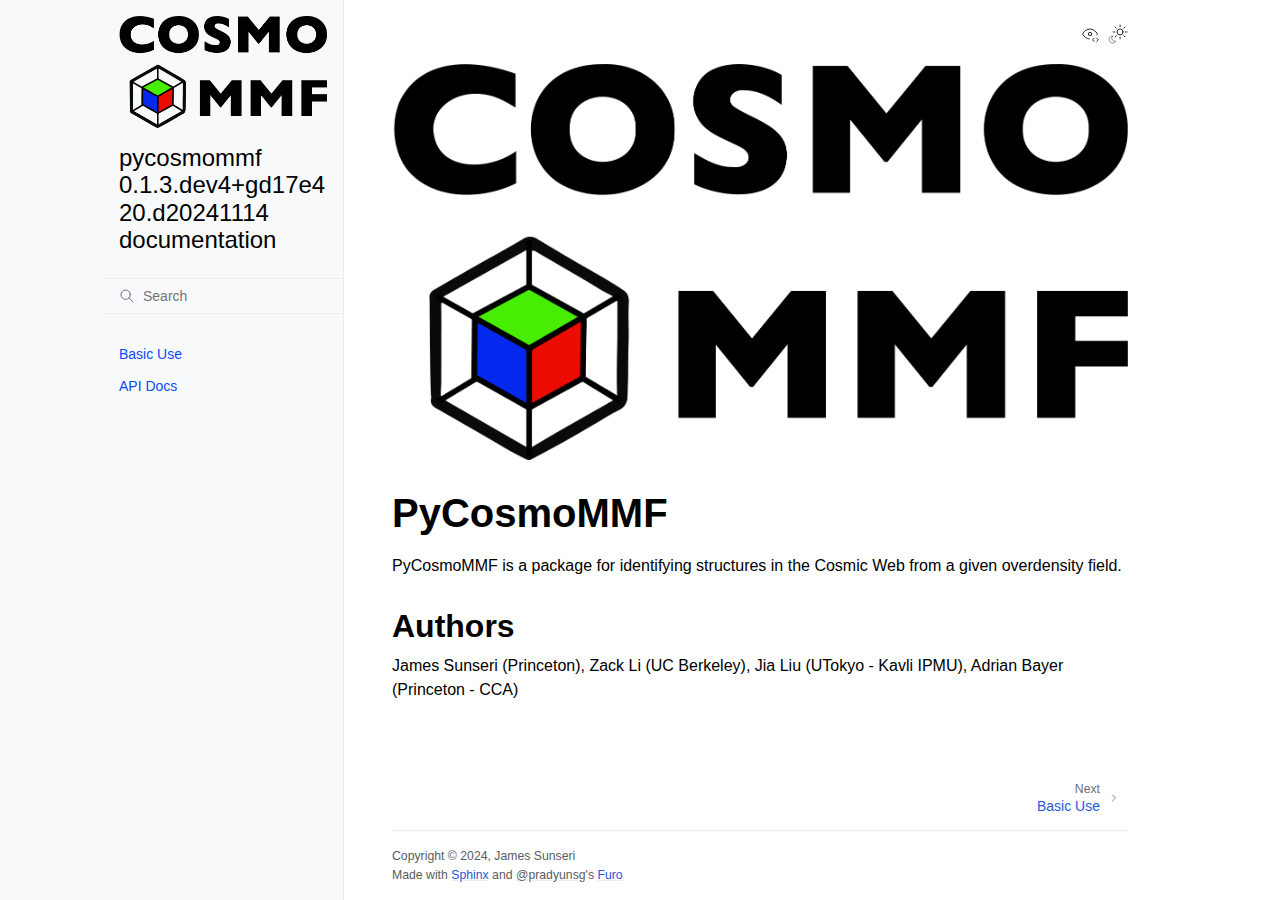
==== serve/index.html @ bd24997c "first edition of the docs" ====
<!doctype html>
<html class="no-js" lang="en" data-content_root="./">
  <head><meta charset="utf-8"/>
    <meta name="viewport" content="width=device-width,initial-scale=1"/>
    <meta name="color-scheme" content="light dark"><meta name="viewport" content="width=device-width, initial-scale=1" />
<link rel="index" title="Index" href="genindex.html" /><link rel="search" title="Search" href="search.html" /><link rel="next" title="Basic Use" href="basic_usage.html" />

    <!-- Generated with Sphinx 8.1.3 and Furo 2024.08.06 -->
        <title>pycosmommf 0.1.3.dev4+gd17e420.d20241114 documentation</title>
      <link rel="stylesheet" type="text/css" href="_static/pygments.css?v=a746c00c" />
    <link rel="stylesheet" type="text/css" href="_static/styles/furo.css?v=354aac6f" />
    <link rel="stylesheet" type="text/css" href="_static/copybutton.css?v=76b2166b" />
    <link rel="stylesheet" type="text/css" href="_static/styles/furo-extensions.css?v=302659d7" />
    
    


<style>
  body {
    --color-code-background: #f8f8f8;
  --color-code-foreground: black;
  
  }
  @media not print {
    body[data-theme="dark"] {
      --color-code-background: #202020;
  --color-code-foreground: #d0d0d0;
  
    }
    @media (prefers-color-scheme: dark) {
      body:not([data-theme="light"]) {
        --color-code-background: #202020;
  --color-code-foreground: #d0d0d0;
  
      }
    }
  }
</style></head>
  <body>
    
    <script>
      document.body.dataset.theme = localStorage.getItem("theme") || "auto";
    </script>
    

<svg xmlns="http://www.w3.org/2000/svg" style="display: none;">
  <symbol id="svg-toc" viewBox="0 0 24 24">
    <title>Contents</title>
    <svg stroke="currentColor" fill="currentColor" stroke-width="0" viewBox="0 0 1024 1024">
      <path d="M408 442h480c4.4 0 8-3.6 8-8v-56c0-4.4-3.6-8-8-8H408c-4.4 0-8 3.6-8 8v56c0 4.4 3.6 8 8 8zm-8 204c0 4.4 3.6 8 8 8h480c4.4 0 8-3.6 8-8v-56c0-4.4-3.6-8-8-8H408c-4.4 0-8 3.6-8 8v56zm504-486H120c-4.4 0-8 3.6-8 8v56c0 4.4 3.6 8 8 8h784c4.4 0 8-3.6 8-8v-56c0-4.4-3.6-8-8-8zm0 632H120c-4.4 0-8 3.6-8 8v56c0 4.4 3.6 8 8 8h784c4.4 0 8-3.6 8-8v-56c0-4.4-3.6-8-8-8zM115.4 518.9L271.7 642c5.8 4.6 14.4.5 14.4-6.9V388.9c0-7.4-8.5-11.5-14.4-6.9L115.4 505.1a8.74 8.74 0 0 0 0 13.8z"/>
    </svg>
  </symbol>
  <symbol id="svg-menu" viewBox="0 0 24 24">
    <title>Menu</title>
    <svg xmlns="http://www.w3.org/2000/svg" viewBox="0 0 24 24" fill="none" stroke="currentColor"
      stroke-width="2" stroke-linecap="round" stroke-linejoin="round" class="feather-menu">
      <line x1="3" y1="12" x2="21" y2="12"></line>
      <line x1="3" y1="6" x2="21" y2="6"></line>
      <line x1="3" y1="18" x2="21" y2="18"></line>
    </svg>
  </symbol>
  <symbol id="svg-arrow-right" viewBox="0 0 24 24">
    <title>Expand</title>
    <svg xmlns="http://www.w3.org/2000/svg" viewBox="0 0 24 24" fill="none" stroke="currentColor"
      stroke-width="2" stroke-linecap="round" stroke-linejoin="round" class="feather-chevron-right">
      <polyline points="9 18 15 12 9 6"></polyline>
    </svg>
  </symbol>
  <symbol id="svg-sun" viewBox="0 0 24 24">
    <title>Light mode</title>
    <svg xmlns="http://www.w3.org/2000/svg" viewBox="0 0 24 24" fill="none" stroke="currentColor"
      stroke-width="1" stroke-linecap="round" stroke-linejoin="round" class="feather-sun">
      <circle cx="12" cy="12" r="5"></circle>
      <line x1="12" y1="1" x2="12" y2="3"></line>
      <line x1="12" y1="21" x2="12" y2="23"></line>
      <line x1="4.22" y1="4.22" x2="5.64" y2="5.64"></line>
      <line x1="18.36" y1="18.36" x2="19.78" y2="19.78"></line>
      <line x1="1" y1="12" x2="3" y2="12"></line>
      <line x1="21" y1="12" x2="23" y2="12"></line>
      <line x1="4.22" y1="19.78" x2="5.64" y2="18.36"></line>
      <line x1="18.36" y1="5.64" x2="19.78" y2="4.22"></line>
    </svg>
  </symbol>
  <symbol id="svg-moon" viewBox="0 0 24 24">
    <title>Dark mode</title>
    <svg xmlns="http://www.w3.org/2000/svg" viewBox="0 0 24 24" fill="none" stroke="currentColor"
      stroke-width="1" stroke-linecap="round" stroke-linejoin="round" class="icon-tabler-moon">
      <path stroke="none" d="M0 0h24v24H0z" fill="none" />
      <path d="M12 3c.132 0 .263 0 .393 0a7.5 7.5 0 0 0 7.92 12.446a9 9 0 1 1 -8.313 -12.454z" />
    </svg>
  </symbol>
  <symbol id="svg-sun-with-moon" viewBox="0 0 24 24">
    <title>Auto light/dark, in light mode</title>
    <svg xmlns="http://www.w3.org/2000/svg" viewBox="0 0 24 24" fill="none" stroke="currentColor"
      stroke-width="1" stroke-linecap="round" stroke-linejoin="round"
      class="icon-custom-derived-from-feather-sun-and-tabler-moon">
      <path style="opacity: 50%" d="M 5.411 14.504 C 5.471 14.504 5.532 14.504 5.591 14.504 C 3.639 16.319 4.383 19.569 6.931 20.352 C 7.693 20.586 8.512 20.551 9.25 20.252 C 8.023 23.207 4.056 23.725 2.11 21.184 C 0.166 18.642 1.702 14.949 4.874 14.536 C 5.051 14.512 5.231 14.5 5.411 14.5 L 5.411 14.504 Z"/>
      <line x1="14.5" y1="3.25" x2="14.5" y2="1.25"/>
      <line x1="14.5" y1="15.85" x2="14.5" y2="17.85"/>
      <line x1="10.044" y1="5.094" x2="8.63" y2="3.68"/>
      <line x1="19" y1="14.05" x2="20.414" y2="15.464"/>
      <line x1="8.2" y1="9.55" x2="6.2" y2="9.55"/>
      <line x1="20.8" y1="9.55" x2="22.8" y2="9.55"/>
      <line x1="10.044" y1="14.006" x2="8.63" y2="15.42"/>
      <line x1="19" y1="5.05" x2="20.414" y2="3.636"/>
      <circle cx="14.5" cy="9.55" r="3.6"/>
    </svg>
  </symbol>
  <symbol id="svg-moon-with-sun" viewBox="0 0 24 24">
    <title>Auto light/dark, in dark mode</title>
    <svg xmlns="http://www.w3.org/2000/svg" viewBox="0 0 24 24" fill="none" stroke="currentColor"
      stroke-width="1" stroke-linecap="round" stroke-linejoin="round"
      class="icon-custom-derived-from-feather-sun-and-tabler-moon">
      <path d="M 8.282 7.007 C 8.385 7.007 8.494 7.007 8.595 7.007 C 5.18 10.184 6.481 15.869 10.942 17.24 C 12.275 17.648 13.706 17.589 15 17.066 C 12.851 22.236 5.91 23.143 2.505 18.696 C -0.897 14.249 1.791 7.786 7.342 7.063 C 7.652 7.021 7.965 7 8.282 7 L 8.282 7.007 Z"/>
      <line style="opacity: 50%" x1="18" y1="3.705" x2="18" y2="2.5"/>
      <line style="opacity: 50%" x1="18" y1="11.295" x2="18" y2="12.5"/>
      <line style="opacity: 50%" x1="15.316" y1="4.816" x2="14.464" y2="3.964"/>
      <line style="opacity: 50%" x1="20.711" y1="10.212" x2="21.563" y2="11.063"/>
      <line style="opacity: 50%" x1="14.205" y1="7.5" x2="13.001" y2="7.5"/>
      <line style="opacity: 50%" x1="21.795" y1="7.5" x2="23" y2="7.5"/>
      <line style="opacity: 50%" x1="15.316" y1="10.184" x2="14.464" y2="11.036"/>
      <line style="opacity: 50%" x1="20.711" y1="4.789" x2="21.563" y2="3.937"/>
      <circle style="opacity: 50%" cx="18" cy="7.5" r="2.169"/>
    </svg>
  </symbol>
  <symbol id="svg-pencil" viewBox="0 0 24 24">
    <svg xmlns="http://www.w3.org/2000/svg" viewBox="0 0 24 24" fill="none" stroke="currentColor"
      stroke-width="1" stroke-linecap="round" stroke-linejoin="round" class="icon-tabler-pencil-code">
      <path d="M4 20h4l10.5 -10.5a2.828 2.828 0 1 0 -4 -4l-10.5 10.5v4" />
      <path d="M13.5 6.5l4 4" />
      <path d="M20 21l2 -2l-2 -2" />
      <path d="M17 17l-2 2l2 2" />
    </svg>
  </symbol>
  <symbol id="svg-eye" viewBox="0 0 24 24">
    <svg xmlns="http://www.w3.org/2000/svg" viewBox="0 0 24 24" fill="none" stroke="currentColor"
      stroke-width="1" stroke-linecap="round" stroke-linejoin="round" class="icon-tabler-eye-code">
      <path stroke="none" d="M0 0h24v24H0z" fill="none" />
      <path d="M10 12a2 2 0 1 0 4 0a2 2 0 0 0 -4 0" />
      <path
        d="M11.11 17.958c-3.209 -.307 -5.91 -2.293 -8.11 -5.958c2.4 -4 5.4 -6 9 -6c3.6 0 6.6 2 9 6c-.21 .352 -.427 .688 -.647 1.008" />
      <path d="M20 21l2 -2l-2 -2" />
      <path d="M17 17l-2 2l2 2" />
    </svg>
  </symbol>
</svg>

<input type="checkbox" class="sidebar-toggle" name="__navigation" id="__navigation">
<input type="checkbox" class="sidebar-toggle" name="__toc" id="__toc">
<label class="overlay sidebar-overlay" for="__navigation">
  <div class="visually-hidden">Hide navigation sidebar</div>
</label>
<label class="overlay toc-overlay" for="__toc">
  <div class="visually-hidden">Hide table of contents sidebar</div>
</label>

<a class="skip-to-content muted-link" href="#furo-main-content">Skip to content</a>



<div class="page">
  <header class="mobile-header">
    <div class="header-left">
      <label class="nav-overlay-icon" for="__navigation">
        <div class="visually-hidden">Toggle site navigation sidebar</div>
        <i class="icon"><svg><use href="#svg-menu"></use></svg></i>
      </label>
    </div>
    <div class="header-center">
      <a href="#"><div class="brand">pycosmommf 0.1.3.dev4+gd17e420.d20241114 documentation</div></a>
    </div>
    <div class="header-right">
      <div class="theme-toggle-container theme-toggle-header">
        <button class="theme-toggle">
          <div class="visually-hidden">Toggle Light / Dark / Auto color theme</div>
          <svg class="theme-icon-when-auto-light"><use href="#svg-sun-with-moon"></use></svg>
          <svg class="theme-icon-when-auto-dark"><use href="#svg-moon-with-sun"></use></svg>
          <svg class="theme-icon-when-dark"><use href="#svg-moon"></use></svg>
          <svg class="theme-icon-when-light"><use href="#svg-sun"></use></svg>
        </button>
      </div>
      <label class="toc-overlay-icon toc-header-icon no-toc" for="__toc">
        <div class="visually-hidden">Toggle table of contents sidebar</div>
        <i class="icon"><svg><use href="#svg-toc"></use></svg></i>
      </label>
    </div>
  </header>
  <aside class="sidebar-drawer">
    <div class="sidebar-container">
      
      <div class="sidebar-sticky"><a class="sidebar-brand" href="#">
  
  <div class="sidebar-logo-container">
    <img class="sidebar-logo only-light" src="_static/CosmoMMF_light.png" alt="Light Logo"/>
    <img class="sidebar-logo only-dark" src="_static/CosmoMMF_Dark.png" alt="Dark Logo"/>
  </div>
  
  <span class="sidebar-brand-text">pycosmommf 0.1.3.dev4+gd17e420.d20241114 documentation</span>
  
</a><form class="sidebar-search-container" method="get" action="search.html" role="search">
  <input class="sidebar-search" placeholder="Search" name="q" aria-label="Search">
  <input type="hidden" name="check_keywords" value="yes">
  <input type="hidden" name="area" value="default">
</form>
<div id="searchbox"></div><div class="sidebar-scroll"><div class="sidebar-tree">
  <ul>
<li class="toctree-l1"><a class="reference internal" href="basic_usage.html">Basic Use</a></li>
<li class="toctree-l1"><a class="reference internal" href="api_tab.html">API Docs</a></li>
</ul>

</div>
</div>

      </div>
      
    </div>
  </aside>
  <div class="main">
    <div class="content">
      <div class="article-container">
        <a href="#" class="back-to-top muted-link">
          <svg xmlns="http://www.w3.org/2000/svg" viewBox="0 0 24 24">
            <path d="M13 20h-2V8l-5.5 5.5-1.42-1.42L12 4.16l7.92 7.92-1.42 1.42L13 8v12z"></path>
          </svg>
          <span>Back to top</span>
        </a>
        <div class="content-icon-container">
          <div class="view-this-page">
  <a class="muted-link" href="_sources/index.md.txt" title="View this page">
    <svg><use href="#svg-eye"></use></svg>
    <span class="visually-hidden">View this page</span>
  </a>
</div>
<div class="theme-toggle-container theme-toggle-content">
            <button class="theme-toggle">
              <div class="visually-hidden">Toggle Light / Dark / Auto color theme</div>
              <svg class="theme-icon-when-auto-light"><use href="#svg-sun-with-moon"></use></svg>
              <svg class="theme-icon-when-auto-dark"><use href="#svg-moon-with-sun"></use></svg>
              <svg class="theme-icon-when-dark"><use href="#svg-moon"></use></svg>
              <svg class="theme-icon-when-light"><use href="#svg-sun"></use></svg>
            </button>
          </div>
          <label class="toc-overlay-icon toc-content-icon no-toc" for="__toc">
            <div class="visually-hidden">Toggle table of contents sidebar</div>
            <i class="icon"><svg><use href="#svg-toc"></use></svg></i>
          </label>
        </div>
        <article role="main" id="furo-main-content">
          <div class="toctree-wrapper compound">
</div>
<img alt="_images/CosmoMMF_light.png" class="only-light" src="_images/CosmoMMF_light.png" />
<img alt="_images/CosmoMMF_Dark.png" class="only-dark align-center" src="_images/CosmoMMF_Dark.png" />
<section id="pycosmommf">
<h1>PyCosmoMMF<a class="headerlink" href="#pycosmommf" title="Link to this heading">¶</a></h1>
<p>PyCosmoMMF is a package for identifying structures in the Cosmic Web from a given overdensity field.</p>
<section id="authors">
<h2>Authors<a class="headerlink" href="#authors" title="Link to this heading">¶</a></h2>
<p>James Sunseri (Princeton), Zack Li (UC Berkeley), Jia Liu (UTokyo - Kavli IPMU), Adrian Bayer (Princeton - CCA)</p>
</section>
</section>

        </article>
      </div>
      <footer>
        
        <div class="related-pages">
          <a class="next-page" href="basic_usage.html">
              <div class="page-info">
                <div class="context">
                  <span>Next</span>
                </div>
                <div class="title">Basic Use</div>
              </div>
              <svg class="furo-related-icon"><use href="#svg-arrow-right"></use></svg>
            </a>
          
        </div>
        <div class="bottom-of-page">
          <div class="left-details">
            <div class="copyright">
                Copyright &#169; 2024, James Sunseri
            </div>
            Made with <a href="https://www.sphinx-doc.org/">Sphinx</a> and <a class="muted-link" href="https://pradyunsg.me">@pradyunsg</a>'s
            
            <a href="https://github.com/pradyunsg/furo">Furo</a>
            
          </div>
          <div class="right-details">
            
          </div>
        </div>
        
      </footer>
    </div>
    <aside class="toc-drawer no-toc">
      
      
      
    </aside>
  </div>
</div><script src="_static/documentation_options.js?v=27e77f62"></script>
    <script src="_static/doctools.js?v=9bcbadda"></script>
    <script src="_static/sphinx_highlight.js?v=dc90522c"></script>
    <script src="_static/scripts/furo.js?v=5fa4622c"></script>
    <script src="_static/clipboard.min.js?v=a7894cd8"></script>
    <script src="_static/copybutton.js?v=f281be69"></script>
    </body>
</html>
---- serve/_static/pygments.css ----
.highlight pre { line-height: 125%; }
.highlight td.linenos .normal { color: inherit; background-color: transparent; padding-left: 5px; padding-right: 5px; }
.highlight span.linenos { color: inherit; background-color: transparent; padding-left: 5px; padding-right: 5px; }
.highlight td.linenos .special { color: #000000; background-color: #ffffc0; padding-left: 5px; padding-right: 5px; }
.highlight span.linenos.special { color: #000000; background-color: #ffffc0; padding-left: 5px; padding-right: 5px; }
.highlight .hll { background-color: #ffffcc }
.highlight { background: #f8f8f8; }
.highlight .c { color: #8f5902; font-style: italic } /* Comment */
.highlight .err { color: #a40000; border: 1px solid #ef2929 } /* Error */
.highlight .g { color: #000000 } /* Generic */
.highlight .k { color: #204a87; font-weight: bold } /* Keyword */
.highlight .l { color: #000000 } /* Literal */
.highlight .n { color: #000000 } /* Name */
.highlight .o { color: #ce5c00; font-weight: bold } /* Operator */
.highlight .x { color: #000000 } /* Other */
.highlight .p { color: #000000; font-weight: bold } /* Punctuation */
.highlight .ch { color: #8f5902; font-style: italic } /* Comment.Hashbang */
.highlight .cm { color: #8f5902; font-style: italic } /* Comment.Multiline */
.highlight .cp { color: #8f5902; font-style: italic } /* Comment.Preproc */
.highlight .cpf { color: #8f5902; font-style: italic } /* Comment.PreprocFile */
.highlight .c1 { color: #8f5902; font-style: italic } /* Comment.Single */
.highlight .cs { color: #8f5902; font-style: italic } /* Comment.Special */
.highlight .gd { color: #a40000 } /* Generic.Deleted */
.highlight .ge { color: #000000; font-style: italic } /* Generic.Emph */
.highlight .ges { color: #000000; font-weight: bold; font-style: italic } /* Generic.EmphStrong */
.highlight .gr { color: #ef2929 } /* Generic.Error */
.highlight .gh { color: #000080; font-weight: bold } /* Generic.Heading */
.highlight .gi { color: #00A000 } /* Generic.Inserted */
.highlight .go { color: #000000; font-style: italic } /* Generic.Output */
.highlight .gp { color: #8f5902 } /* Generic.Prompt */
.highlight .gs { color: #000000; font-weight: bold } /* Generic.Strong */
.highlight .gu { color: #800080; font-weight: bold } /* Generic.Subheading */
.highlight .gt { color: #a40000; font-weight: bold } /* Generic.Traceback */
.highlight .kc { color: #204a87; font-weight: bold } /* Keyword.Constant */
.highlight .kd { color: #204a87; font-weight: bold } /* Keyword.Declaration */
.highlight .kn { color: #204a87; font-weight: bold } /* Keyword.Namespace */
.highlight .kp { color: #204a87; font-weight: bold } /* Keyword.Pseudo */
.highlight .kr { color: #204a87; font-weight: bold } /* Keyword.Reserved */
.highlight .kt { color: #204a87; font-weight: bold } /* Keyword.Type */
.highlight .ld { color: #000000 } /* Literal.Date */
.highlight .m { color: #0000cf; font-weight: bold } /* Literal.Number */
.highlight .s { color: #4e9a06 } /* Literal.String */
.highlight .na { color: #c4a000 } /* Name.Attribute */
.highlight .nb { color: #204a87 } /* Name.Builtin */
.highlight .nc { color: #000000 } /* Name.Class */
.highlight .no { color: #000000 } /* Name.Constant */
.highlight .nd { color: #5c35cc; font-weight: bold } /* Name.Decorator */
.highlight .ni { color: #ce5c00 } /* Name.Entity */
.highlight .ne { color: #cc0000; font-weight: bold } /* Name.Exception */
.highlight .nf { color: #000000 } /* Name.Function */
.highlight .nl { color: #f57900 } /* Name.Label */
.highlight .nn { color: #000000 } /* Name.Namespace */
.highlight .nx { color: #000000 } /* Name.Other */
.highlight .py { color: #000000 } /* Name.Property */
.highlight .nt { color: #204a87; font-weight: bold } /* Name.Tag */
.highlight .nv { color: #000000 } /* Name.Variable */
.highlight .ow { color: #204a87; font-weight: bold } /* Operator.Word */
.highlight .pm { color: #000000; font-weight: bold } /* Punctuation.Marker */
.highlight .w { color: #f8f8f8 } /* Text.Whitespace */
.highlight .mb { color: #0000cf; font-weight: bold } /* Literal.Number.Bin */
.highlight .mf { color: #0000cf; font-weight: bold } /* Literal.Number.Float */
.highlight .mh { color: #0000cf; font-weight: bold } /* Literal.Number.Hex */
.highlight .mi { color: #0000cf; font-weight: bold } /* Literal.Number.Integer */
.highlight .mo { color: #0000cf; font-weight: bold } /* Literal.Number.Oct */
.highlight .sa { color: #4e9a06 } /* Literal.String.Affix */
.highlight .sb { color: #4e9a06 } /* Literal.String.Backtick */
.highlight .sc { color: #4e9a06 } /* Literal.String.Char */
.highlight .dl { color: #4e9a06 } /* Literal.String.Delimiter */
.highlight .sd { color: #8f5902; font-style: italic } /* Literal.String.Doc */
.highlight .s2 { color: #4e9a06 } /* Literal.String.Double */
.highlight .se { color: #4e9a06 } /* Literal.String.Escape */
.highlight .sh { color: #4e9a06 } /* Literal.String.Heredoc */
.highlight .si { color: #4e9a06 } /* Literal.String.Interpol */
.highlight .sx { color: #4e9a06 } /* Literal.String.Other */
.highlight .sr { color: #4e9a06 } /* Literal.String.Regex */
.highlight .s1 { color: #4e9a06 } /* Literal.String.Single */
.highlight .ss { color: #4e9a06 } /* Literal.String.Symbol */
.highlight .bp { color: #3465a4 } /* Name.Builtin.Pseudo */
.highlight .fm { color: #000000 } /* Name.Function.Magic */
.highlight .vc { color: #000000 } /* Name.Variable.Class */
.highlight .vg { color: #000000 } /* Name.Variable.Global */
.highlight .vi { color: #000000 } /* Name.Variable.Instance */
.highlight .vm { color: #000000 } /* Name.Variable.Magic */
.highlight .il { color: #0000cf; font-weight: bold } /* Literal.Number.Integer.Long */
@media not print {
body[data-theme="dark"] .highlight pre { line-height: 125%; }
body[data-theme="dark"] .highlight td.linenos .normal { color: #aaaaaa; background-color: transparent; padding-left: 5px; padding-right: 5px; }
body[data-theme="dark"] .highlight span.linenos { color: #aaaaaa; background-color: transparent; padding-left: 5px; padding-right: 5px; }
body[data-theme="dark"] .highlight td.linenos .special { color: #000000; background-color: #ffffc0; padding-left: 5px; padding-right: 5px; }
body[data-theme="dark"] .highlight span.linenos.special { color: #000000; background-color: #ffffc0; padding-left: 5px; padding-right: 5px; }
body[data-theme="dark"] .highlight .hll { background-color: #404040 }
body[data-theme="dark"] .highlight { background: #202020; color: #d0d0d0 }
body[data-theme="dark"] .highlight .c { color: #ababab; font-style: italic } /* Comment */
body[data-theme="dark"] .highlight .err { color: #a61717; background-color: #e3d2d2 } /* Error */
body[data-theme="dark"] .highlight .esc { color: #d0d0d0 } /* Escape */
body[data-theme="dark"] .highlight .g { color: #d0d0d0 } /* Generic */
body[data-theme="dark"] .highlight .k { color: #6ebf26; font-weight: bold } /* Keyword */
body[data-theme="dark"] .highlight .l { color: #d0d0d0 } /* Literal */
body[data-theme="dark"] .highlight .n { color: #d0d0d0 } /* Name */
body[data-theme="dark"] .highlight .o { color: #d0d0d0 } /* Operator */
body[data-theme="dark"] .highlight .x { color: #d0d0d0 } /* Other */
body[data-theme="dark"] .highlight .p { color: #d0d0d0 } /* Punctuation */
body[data-theme="dark"] .highlight .ch { color: #ababab; font-style: italic } /* Comment.Hashbang */
body[data-theme="dark"] .highlight .cm { color: #ababab; font-style: italic } /* Comment.Multiline */
body[data-theme="dark"] .highlight .cp { color: #ff3a3a; font-weight: bold } /* Comment.Preproc */
body[data-theme="dark"] .highlight .cpf { color: #ababab; font-style: italic } /* Comment.PreprocFile */
body[data-theme="dark"] .highlight .c1 { color: #ababab; font-style: italic } /* Comment.Single */
body[data-theme="dark"] .highlight .cs { color: #e50808; font-weight: bold; background-color: #520000 } /* Comment.Special */
body[data-theme="dark"] .highlight .gd { color: #ff3a3a } /* Generic.Deleted */
body[data-theme="dark"] .highlight .ge { color: #d0d0d0; font-style: italic } /* Generic.Emph */
body[data-theme="dark"] .highlight .ges { color: #d0d0d0; font-weight: bold; font-style: italic } /* Generic.EmphStrong */
body[data-theme="dark"] .highlight .gr { color: #ff3a3a } /* Generic.Error */
body[data-theme="dark"] .highlight .gh { color: #ffffff; font-weight: bold } /* Generic.Heading */
body[data-theme="dark"] .highlight .gi { color: #589819 } /* Generic.Inserted */
body[data-theme="dark"] .highlight .go { color: #cccccc } /* Generic.Output */
body[data-theme="dark"] .highlight .gp { color: #aaaaaa } /* Generic.Prompt */
body[data-theme="dark"] .highlight .gs { color: #d0d0d0; font-weight: bold } /* Generic.Strong */
body[data-theme="dark"] .highlight .gu { color: #ffffff; text-decoration: underline } /* Generic.Subheading */
body[data-theme="dark"] .highlight .gt { color: #ff3a3a } /* Generic.Traceback */
body[data-theme="dark"] .highlight .kc { color: #6ebf26; font-weight: bold } /* Keyword.Constant */
body[data-theme="dark"] .highlight .kd { color: #6ebf26; font-weight: bold } /* Keyword.Declaration */
body[data-theme="dark"] .highlight .kn { color: #6ebf26; font-weight: bold } /* Keyword.Namespace */
body[data-theme="dark"] .highlight .kp { color: #6ebf26 } /* Keyword.Pseudo */
body[data-theme="dark"] .highlight .kr { color: #6ebf26; font-weight: bold } /* Keyword.Reserved */
body[data-theme="dark"] .highlight .kt { color: #6ebf26; font-weight: bold } /* Keyword.Type */
body[data-theme="dark"] .highlight .ld { color: #d0d0d0 } /* Literal.Date */
body[data-theme="dark"] .highlight .m { color: #51b2fd } /* Literal.Number */
body[data-theme="dark"] .highlight .s { color: #ed9d13 } /* Literal.String */
body[data-theme="dark"] .highlight .na { color: #bbbbbb } /* Name.Attribute */
body[data-theme="dark"] .highlight .nb { color: #2fbccd } /* Name.Builtin */
body[data-theme="dark"] .highlight .nc { color: #71adff; text-decoration: underline } /* Name.Class */
body[data-theme="dark"] .highlight .no { color: #40ffff } /* Name.Constant */
body[data-theme="dark"] .highlight .nd { color: #ffa500 } /* Name.Decorator */
body[data-theme="dark"] .highlight .ni { color: #d0d0d0 } /* Name.Entity */
body[data-theme="dark"] .highlight .ne { color: #bbbbbb } /* Name.Exception */
body[data-theme="dark"] .highlight .nf { color: #71adff } /* Name.Function */
body[data-theme="dark"] .highlight .nl { color: #d0d0d0 } /* Name.Label */
body[data-theme="dark"] .highlight .nn { color: #71adff; text-decoration: underline } /* Name.Namespace */
body[data-theme="dark"] .highlight .nx { color: #d0d0d0 } /* Name.Other */
body[data-theme="dark"] .highlight .py { color: #d0d0d0 } /* Name.Property */
body[data-theme="dark"] .highlight .nt { color: #6ebf26; font-weight: bold } /* Name.Tag */
body[data-theme="dark"] .highlight .nv { color: #40ffff } /* Name.Variable */
body[data-theme="dark"] .highlight .ow { color: #6ebf26; font-weight: bold } /* Operator.Word */
body[data-theme="dark"] .highlight .pm { color: #d0d0d0 } /* Punctuation.Marker */
body[data-theme="dark"] .highlight .w { color: #666666 } /* Text.Whitespace */
body[data-theme="dark"] .highlight .mb { color: #51b2fd } /* Literal.Number.Bin */
body[data-theme="dark"] .highlight .mf { color: #51b2fd } /* Literal.Number.Float */
body[data-theme="dark"] .highlight .mh { color: #51b2fd } /* Literal.Number.Hex */
body[data-theme="dark"] .highlight .mi { color: #51b2fd } /* Literal.Number.Integer */
body[data-theme="dark"] .highlight .mo { color: #51b2fd } /* Literal.Number.Oct */
body[data-theme="dark"] .highlight .sa { color: #ed9d13 } /* Literal.String.Affix */
body[data-theme="dark"] .highlight .sb { color: #ed9d13 } /* Literal.String.Backtick */
body[data-theme="dark"] .highlight .sc { color: #ed9d13 } /* Literal.String.Char */
body[data-theme="dark"] .highlight .dl { color: #ed9d13 } /* Literal.String.Delimiter */
body[data-theme="dark"] .highlight .sd { color: #ed9d13 } /* Literal.String.Doc */
body[data-theme="dark"] .highlight .s2 { color: #ed9d13 } /* Literal.String.Double */
body[data-theme="dark"] .highlight .se { color: #ed9d13 } /* Literal.String.Escape */
body[data-theme="dark"] .highlight .sh { color: #ed9d13 } /* Literal.String.Heredoc */
body[data-theme="dark"] .highlight .si { color: #ed9d13 } /* Literal.String.Interpol */
body[data-theme="dark"] .highlight .sx { color: #ffa500 } /* Literal.String.Other */
body[data-theme="dark"] .highlight .sr { color: #ed9d13 } /* Literal.String.Regex */
body[data-theme="dark"] .highlight .s1 { color: #ed9d13 } /* Literal.String.Single */
body[data-theme="dark"] .highlight .ss { color: #ed9d13 } /* Literal.String.Symbol */
body[data-theme="dark"] .highlight .bp { color: #2fbccd } /* Name.Builtin.Pseudo */
body[data-theme="dark"] .highlight .fm { color: #71adff } /* Name.Function.Magic */
body[data-theme="dark"] .highlight .vc { color: #40ffff } /* Name.Variable.Class */
body[data-theme="dark"] .highlight .vg { color: #40ffff } /* Name.Variable.Global */
body[data-theme="dark"] .highlight .vi { color: #40ffff } /* Name.Variable.Instance */
body[data-theme="dark"] .highlight .vm { color: #40ffff } /* Name.Variable.Magic */
body[data-theme="dark"] .highlight .il { color: #51b2fd } /* Literal.Number.Integer.Long */
@media (prefers-color-scheme: dark) {
body:not([data-theme="light"]) .highlight pre { line-height: 125%; }
body:not([data-theme="light"]) .highlight td.linenos .normal { color: #aaaaaa; background-color: transparent; padding-left: 5px; padding-right: 5px; }
body:not([data-theme="light"]) .highlight span.linenos { color: #aaaaaa; background-color: transparent; padding-left: 5px; padding-right: 5px; }
body:not([data-theme="light"]) .highlight td.linenos .special { color: #000000; background-color: #ffffc0; padding-left: 5px; padding-right: 5px; }
body:not([data-theme="light"]) .highlight span.linenos.special { color: #000000; background-color: #ffffc0; padding-left: 5px; padding-right: 5px; }
body:not([data-theme="light"]) .highlight .hll { background-color: #404040 }
body:not([data-theme="light"]) .highlight { background: #202020; color: #d0d0d0 }
body:not([data-theme="light"]) .highlight .c { color: #ababab; font-style: italic } /* Comment */
body:not([data-theme="light"]) .highlight .err { color: #a61717; background-color: #e3d2d2 } /* Error */
body:not([data-theme="light"]) .highlight .esc { color: #d0d0d0 } /* Escape */
body:not([data-theme="light"]) .highlight .g { color: #d0d0d0 } /* Generic */
body:not([data-theme="light"]) .highlight .k { color: #6ebf26; font-weight: bold } /* Keyword */
body:not([data-theme="light"]) .highlight .l { color: #d0d0d0 } /* Literal */
body:not([data-theme="light"]) .highlight .n { color: #d0d0d0 } /* Name */
body:not([data-theme="light"]) .highlight .o { color: #d0d0d0 } /* Operator */
body:not([data-theme="light"]) .highlight .x { color: #d0d0d0 } /* Other */
body:not([data-theme="light"]) .highlight .p { color: #d0d0d0 } /* Punctuation */
body:not([data-theme="light"]) .highlight .ch { color: #ababab; font-style: italic } /* Comment.Hashbang */
body:not([data-theme="light"]) .highlight .cm { color: #ababab; font-style: italic } /* Comment.Multiline */
body:not([data-theme="light"]) .highlight .cp { color: #ff3a3a; font-weight: bold } /* Comment.Preproc */
body:not([data-theme="light"]) .highlight .cpf { color: #ababab; font-style: italic } /* Comment.PreprocFile */
body:not([data-theme="light"]) .highlight .c1 { color: #ababab; font-style: italic } /* Comment.Single */
body:not([data-theme="light"]) .highlight .cs { color: #e50808; font-weight: bold; background-color: #520000 } /* Comment.Special */
body:not([data-theme="light"]) .highlight .gd { color: #ff3a3a } /* Generic.Deleted */
body:not([data-theme="light"]) .highlight .ge { color: #d0d0d0; font-style: italic } /* Generic.Emph */
body:not([data-theme="light"]) .highlight .ges { color: #d0d0d0; font-weight: bold; font-style: italic } /* Generic.EmphStrong */
body:not([data-theme="light"]) .highlight .gr { color: #ff3a3a } /* Generic.Error */
body:not([data-theme="light"]) .highlight .gh { color: #ffffff; font-weight: bold } /* Generic.Heading */
body:not([data-theme="light"]) .highlight .gi { color: #589819 } /* Generic.Inserted */
body:not([data-theme="light"]) .highlight .go { color: #cccccc } /* Generic.Output */
body:not([data-theme="light"]) .highlight .gp { color: #aaaaaa } /* Generic.Prompt */
body:not([data-theme="light"]) .highlight .gs { color: #d0d0d0; font-weight: bold } /* Generic.Strong */
body:not([data-theme="light"]) .highlight .gu { color: #ffffff; text-decoration: underline } /* Generic.Subheading */
body:not([data-theme="light"]) .highlight .gt { color: #ff3a3a } /* Generic.Traceback */
body:not([data-theme="light"]) .highlight .kc { color: #6ebf26; font-weight: bold } /* Keyword.Constant */
body:not([data-theme="light"]) .highlight .kd { color: #6ebf26; font-weight: bold } /* Keyword.Declaration */
body:not([data-theme="light"]) .highlight .kn { color: #6ebf26; font-weight: bold } /* Keyword.Namespace */
body:not([data-theme="light"]) .highlight .kp { color: #6ebf26 } /* Keyword.Pseudo */
body:not([data-theme="light"]) .highlight .kr { color: #6ebf26; font-weight: bold } /* Keyword.Reserved */
body:not([data-theme="light"]) .highlight .kt { color: #6ebf26; font-weight: bold } /* Keyword.Type */
body:not([data-theme="light"]) .highlight .ld { color: #d0d0d0 } /* Literal.Date */
body:not([data-theme="light"]) .highlight .m { color: #51b2fd } /* Literal.Number */
body:not([data-theme="light"]) .highlight .s { color: #ed9d13 } /* Literal.String */
body:not([data-theme="light"]) .highlight .na { color: #bbbbbb } /* Name.Attribute */
body:not([data-theme="light"]) .highlight .nb { color: #2fbccd } /* Name.Builtin */
body:not([data-theme="light"]) .highlight .nc { color: #71adff; text-decoration: underline } /* Name.Class */
body:not([data-theme="light"]) .highlight .no { color: #40ffff } /* Name.Constant */
body:not([data-theme="light"]) .highlight .nd { color: #ffa500 } /* Name.Decorator */
body:not([data-theme="light"]) .highlight .ni { color: #d0d0d0 } /* Name.Entity */
body:not([data-theme="light"]) .highlight .ne { color: #bbbbbb } /* Name.Exception */
body:not([data-theme="light"]) .highlight .nf { color: #71adff } /* Name.Function */
body:not([data-theme="light"]) .highlight .nl { color: #d0d0d0 } /* Name.Label */
body:not([data-theme="light"]) .highlight .nn { color: #71adff; text-decoration: underline } /* Name.Namespace */
body:not([data-theme="light"]) .highlight .nx { color: #d0d0d0 } /* Name.Other */
body:not([data-theme="light"]) .highlight .py { color: #d0d0d0 } /* Name.Property */
body:not([data-theme="light"]) .highlight .nt { color: #6ebf26; font-weight: bold } /* Name.Tag */
body:not([data-theme="light"]) .highlight .nv { color: #40ffff } /* Name.Variable */
body:not([data-theme="light"]) .highlight .ow { color: #6ebf26; font-weight: bold } /* Operator.Word */
body:not([data-theme="light"]) .highlight .pm { color: #d0d0d0 } /* Punctuation.Marker */
body:not([data-theme="light"]) .highlight .w { color: #666666 } /* Text.Whitespace */
body:not([data-theme="light"]) .highlight .mb { color: #51b2fd } /* Literal.Number.Bin */
body:not([data-theme="light"]) .highlight .mf { color: #51b2fd } /* Literal.Number.Float */
body:not([data-theme="light"]) .highlight .mh { color: #51b2fd } /* Literal.Number.Hex */
body:not([data-theme="light"]) .highlight .mi { color: #51b2fd } /* Literal.Number.Integer */
body:not([data-theme="light"]) .highlight .mo { color: #51b2fd } /* Literal.Number.Oct */
body:not([data-theme="light"]) .highlight .sa { color: #ed9d13 } /* Literal.String.Affix */
body:not([data-theme="light"]) .highlight .sb { color: #ed9d13 } /* Literal.String.Backtick */
body:not([data-theme="light"]) .highlight .sc { color: #ed9d13 } /* Literal.String.Char */
body:not([data-theme="light"]) .highlight .dl { color: #ed9d13 } /* Literal.String.Delimiter */
body:not([data-theme="light"]) .highlight .sd { color: #ed9d13 } /* Literal.String.Doc */
body:not([data-theme="light"]) .highlight .s2 { color: #ed9d13 } /* Literal.String.Double */
body:not([data-theme="light"]) .highlight .se { color: #ed9d13 } /* Literal.String.Escape */
body:not([data-theme="light"]) .highlight .sh { color: #ed9d13 } /* Literal.String.Heredoc */
body:not([data-theme="light"]) .highlight .si { color: #ed9d13 } /* Literal.String.Interpol */
body:not([data-theme="light"]) .highlight .sx { color: #ffa500 } /* Literal.String.Other */
body:not([data-theme="light"]) .highlight .sr { color: #ed9d13 } /* Literal.String.Regex */
body:not([data-theme="light"]) .highlight .s1 { color: #ed9d13 } /* Literal.String.Single */
body:not([data-theme="light"]) .highlight .ss { color: #ed9d13 } /* Literal.String.Symbol */
body:not([data-theme="light"]) .highlight .bp { color: #2fbccd } /* Name.Builtin.Pseudo */
body:not([data-theme="light"]) .highlight .fm { color: #71adff } /* Name.Function.Magic */
body:not([data-theme="light"]) .highlight .vc { color: #40ffff } /* Name.Variable.Class */
body:not([data-theme="light"]) .highlight .vg { color: #40ffff } /* Name.Variable.Global */
body:not([data-theme="light"]) .highlight .vi { color: #40ffff } /* Name.Variable.Instance */
body:not([data-theme="light"]) .highlight .vm { color: #40ffff } /* Name.Variable.Magic */
body:not([data-theme="light"]) .highlight .il { color: #51b2fd } /* Literal.Number.Integer.Long */
}
}
---- serve/_static/copybutton.css ----
/* Copy buttons */
button.copybtn {
    position: absolute;
    display: flex;
    top: .3em;
    right: .3em;
    width: 1.7em;
    height: 1.7em;
	opacity: 0;
    transition: opacity 0.3s, border .3s, background-color .3s;
    user-select: none;
    padding: 0;
    border: none;
    outline: none;
    border-radius: 0.4em;
    /* The colors that GitHub uses */
    border: #1b1f2426 1px solid;
    background-color: #f6f8fa;
    color: #57606a;
}

button.copybtn.success {
    border-color: #22863a;
    color: #22863a;
}

button.copybtn svg {
    stroke: currentColor;
    width: 1.5em;
    height: 1.5em;
    padding: 0.1em;
}

div.highlight  {
    position: relative;
}

/* Show the copybutton */
.highlight:hover button.copybtn, button.copybtn.success {
	opacity: 1;
}

.highlight button.copybtn:hover {
    background-color: rgb(235, 235, 235);
}

.highlight button.copybtn:active {
    background-color: rgb(187, 187, 187);
}

/**
 * A minimal CSS-only tooltip copied from:
 *   https://codepen.io/mildrenben/pen/rVBrpK
 *
 * To use, write HTML like the following:
 *
 * <p class="o-tooltip--left" data-tooltip="Hey">Short</p>
 */
 .o-tooltip--left {
  position: relative;
 }

 .o-tooltip--left:after {
    opacity: 0;
    visibility: hidden;
    position: absolute;
    content: attr(data-tooltip);
    padding: .2em;
    font-size: .8em;
    left: -.2em;
    background: grey;
    color: white;
    white-space: nowrap;
    z-index: 2;
    border-radius: 2px;
    transform: translateX(-102%) translateY(0);
    transition: opacity 0.2s cubic-bezier(0.64, 0.09, 0.08, 1), transform 0.2s cubic-bezier(0.64, 0.09, 0.08, 1);
}

.o-tooltip--left:hover:after {
    display: block;
    opacity: 1;
    visibility: visible;
    transform: translateX(-100%) translateY(0);
    transition: opacity 0.2s cubic-bezier(0.64, 0.09, 0.08, 1), transform 0.2s cubic-bezier(0.64, 0.09, 0.08, 1);
    transition-delay: .5s;
}

/* By default the copy button shouldn't show up when printing a page */
@media print {
    button.copybtn {
        display: none;
    }
}
---- serve/_static/styles/furo-extensions.css ----
#furo-sidebar-ad-placement{padding:var(--sidebar-item-spacing-vertical) var(--sidebar-item-spacing-horizontal)}#furo-sidebar-ad-placement .ethical-sidebar{background:var(--color-background-secondary);border:none;box-shadow:none}#furo-sidebar-ad-placement .ethical-sidebar:hover{background:var(--color-background-hover)}#furo-sidebar-ad-placement .ethical-sidebar a{color:var(--color-foreground-primary)}#furo-sidebar-ad-placement .ethical-callout a{color:var(--color-foreground-secondary)!important}#furo-readthedocs-versions{background:transparent;display:block;position:static;width:100%}#furo-readthedocs-versions .rst-versions{background:#1a1c1e}#furo-readthedocs-versions .rst-current-version{background:var(--color-sidebar-item-background);cursor:unset}#furo-readthedocs-versions .rst-current-version:hover{background:var(--color-sidebar-item-background)}#furo-readthedocs-versions .rst-current-version .fa-book{color:var(--color-foreground-primary)}#furo-readthedocs-versions>.rst-other-versions{padding:0}#furo-readthedocs-versions>.rst-other-versions small{opacity:1}#furo-readthedocs-versions .injected .rst-versions{position:unset}#furo-readthedocs-versions:focus-within,#furo-readthedocs-versions:hover{box-shadow:0 0 0 1px var(--color-sidebar-background-border)}#furo-readthedocs-versions:focus-within .rst-current-version,#furo-readthedocs-versions:hover .rst-current-version{background:#1a1c1e;font-size:inherit;height:auto;line-height:inherit;padding:12px;text-align:right}#furo-readthedocs-versions:focus-within .rst-current-version .fa-book,#furo-readthedocs-versions:hover .rst-current-version .fa-book{color:#fff;float:left}#furo-readthedocs-versions:focus-within .fa-caret-down,#furo-readthedocs-versions:hover .fa-caret-down{display:none}#furo-readthedocs-versions:focus-within .injected,#furo-readthedocs-versions:focus-within .rst-current-version,#furo-readthedocs-versions:focus-within .rst-other-versions,#furo-readthedocs-versions:hover .injected,#furo-readthedocs-versions:hover .rst-current-version,#furo-readthedocs-versions:hover .rst-other-versions{display:block}#furo-readthedocs-versions:focus-within>.rst-current-version,#furo-readthedocs-versions:hover>.rst-current-version{display:none}.highlight:hover button.copybtn{color:var(--color-code-foreground)}.highlight button.copybtn{align-items:center;background-color:var(--color-code-background);border:none;color:var(--color-background-item);cursor:pointer;height:1.25em;right:.5rem;top:.625rem;transition:color .3s,opacity .3s;width:1.25em}.highlight button.copybtn:hover{background-color:var(--color-code-background);color:var(--color-brand-content)}.highlight button.copybtn:after{background-color:transparent;color:var(--color-code-foreground);display:none}.highlight button.copybtn.success{color:#22863a;transition:color 0ms}.highlight button.copybtn.success:after{display:block}.highlight button.copybtn svg{padding:0}body{--sd-color-primary:var(--color-brand-primary);--sd-color-primary-highlight:var(--color-brand-content);--sd-color-primary-text:var(--color-background-primary);--sd-color-shadow:rgba(0,0,0,.05);--sd-color-card-border:var(--color-card-border);--sd-color-card-border-hover:var(--color-brand-content);--sd-color-card-background:var(--color-card-background);--sd-color-card-text:var(--color-foreground-primary);--sd-color-card-header:var(--color-card-marginals-background);--sd-color-card-footer:var(--color-card-marginals-background);--sd-color-tabs-label-active:var(--color-brand-content);--sd-color-tabs-label-hover:var(--color-foreground-muted);--sd-color-tabs-label-inactive:var(--color-foreground-muted);--sd-color-tabs-underline-active:var(--color-brand-content);--sd-color-tabs-underline-hover:var(--color-foreground-border);--sd-color-tabs-underline-inactive:var(--color-background-border);--sd-color-tabs-overline:var(--color-background-border);--sd-color-tabs-underline:var(--color-background-border)}.sd-tab-content{box-shadow:0 -2px var(--sd-color-tabs-overline),0 1px var(--sd-color-tabs-underline)}.sd-card{box-shadow:0 .1rem .25rem var(--sd-color-shadow),0 0 .0625rem rgba(0,0,0,.1)}.sd-shadow-sm{box-shadow:0 .1rem .25rem var(--sd-color-shadow),0 0 .0625rem rgba(0,0,0,.1)!important}.sd-shadow-md{box-shadow:0 .3rem .75rem var(--sd-color-shadow),0 0 .0625rem rgba(0,0,0,.1)!important}.sd-shadow-lg{box-shadow:0 .6rem 1.5rem var(--sd-color-shadow),0 0 .0625rem rgba(0,0,0,.1)!important}.sd-card-hover:hover{transform:none}.sd-cards-carousel{gap:.25rem;padding:.25rem}body{--tabs--label-text:var(--color-foreground-muted);--tabs--label-text--hover:var(--color-foreground-muted);--tabs--label-text--active:var(--color-brand-content);--tabs--label-text--active--hover:var(--color-brand-content);--tabs--label-background:transparent;--tabs--label-background--hover:transparent;--tabs--label-background--active:transparent;--tabs--label-background--active--hover:transparent;--tabs--padding-x:0.25em;--tabs--margin-x:1em;--tabs--border:var(--color-background-border);--tabs--label-border:transparent;--tabs--label-border--hover:var(--color-foreground-muted);--tabs--label-border--active:var(--color-brand-content);--tabs--label-border--active--hover:var(--color-brand-content)}[role=main] .container{max-width:none;padding-left:0;padding-right:0}.shadow.docutils{border:none;box-shadow:0 .2rem .5rem rgba(0,0,0,.05),0 0 .0625rem rgba(0,0,0,.1)!important}.sphinx-bs .card{background-color:var(--color-background-secondary);color:var(--color-foreground)}
/*# sourceMappingURL=furo-extensions.css.map*/
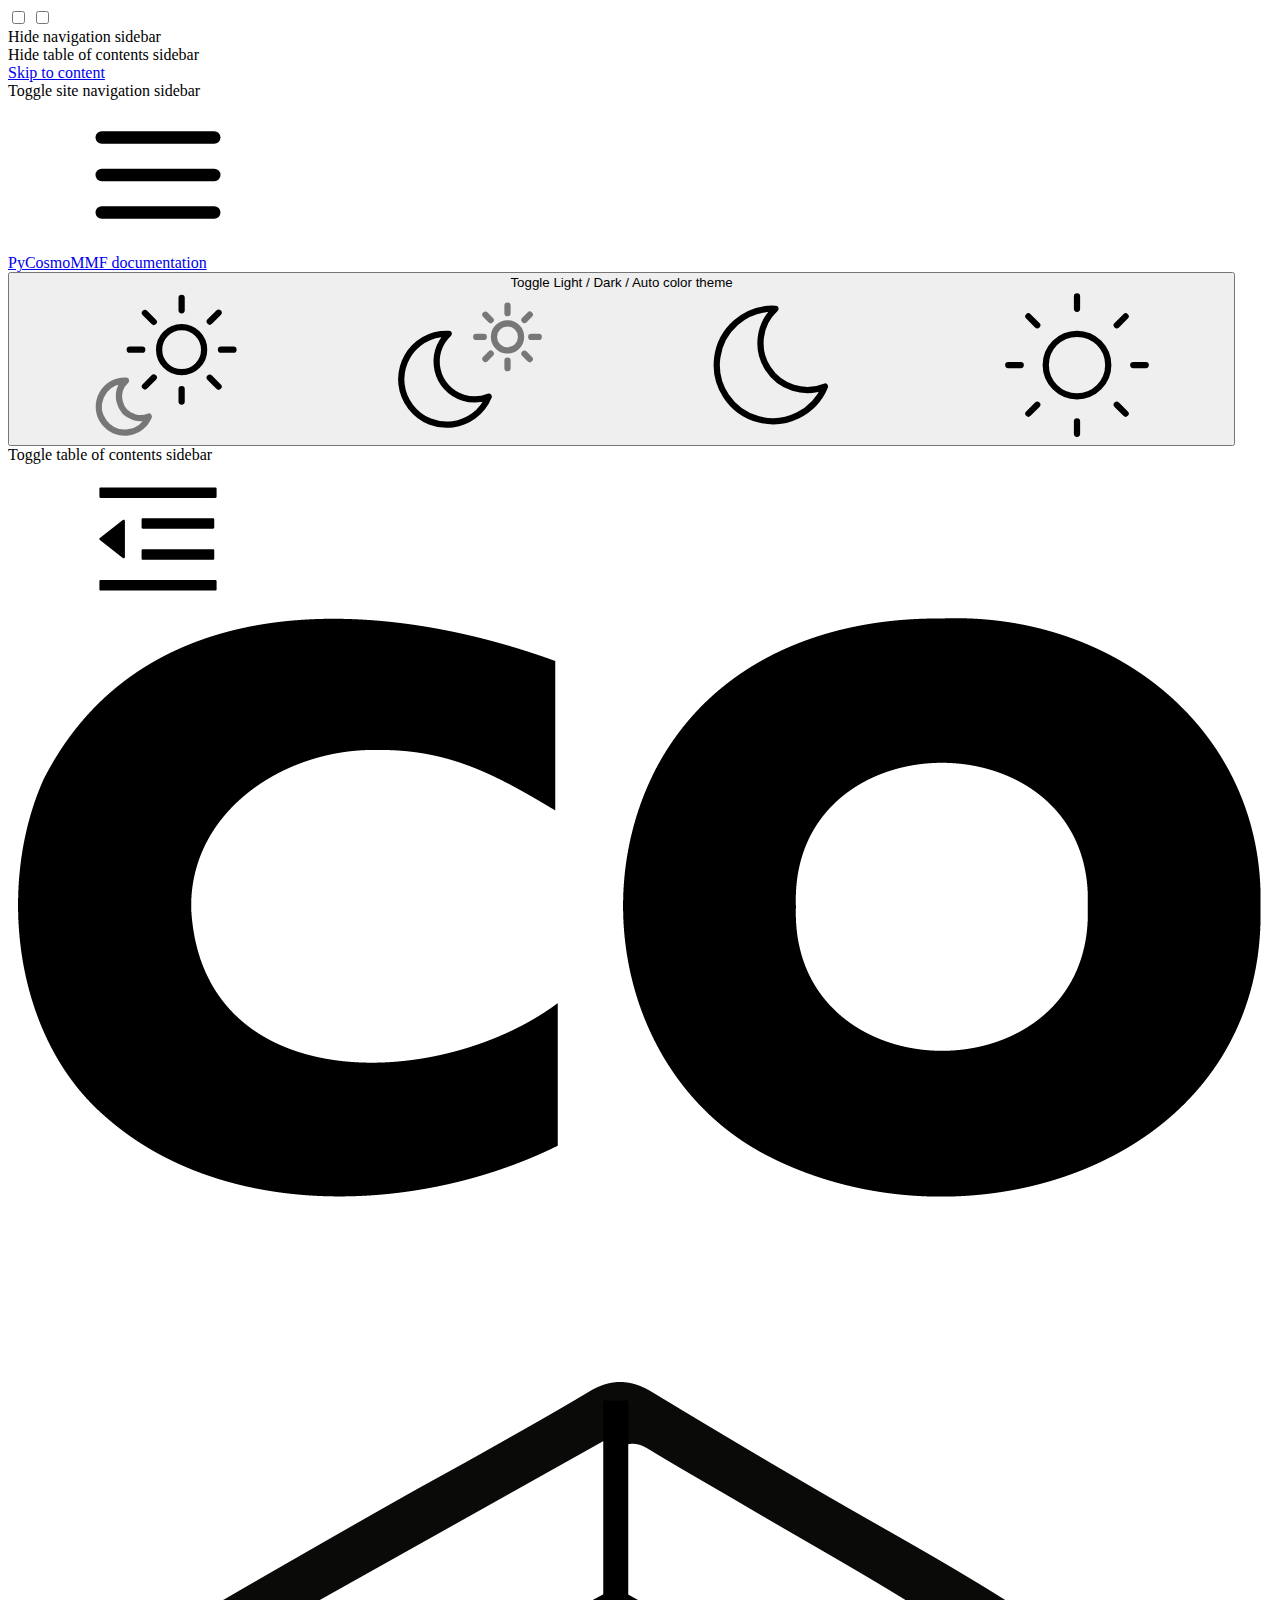
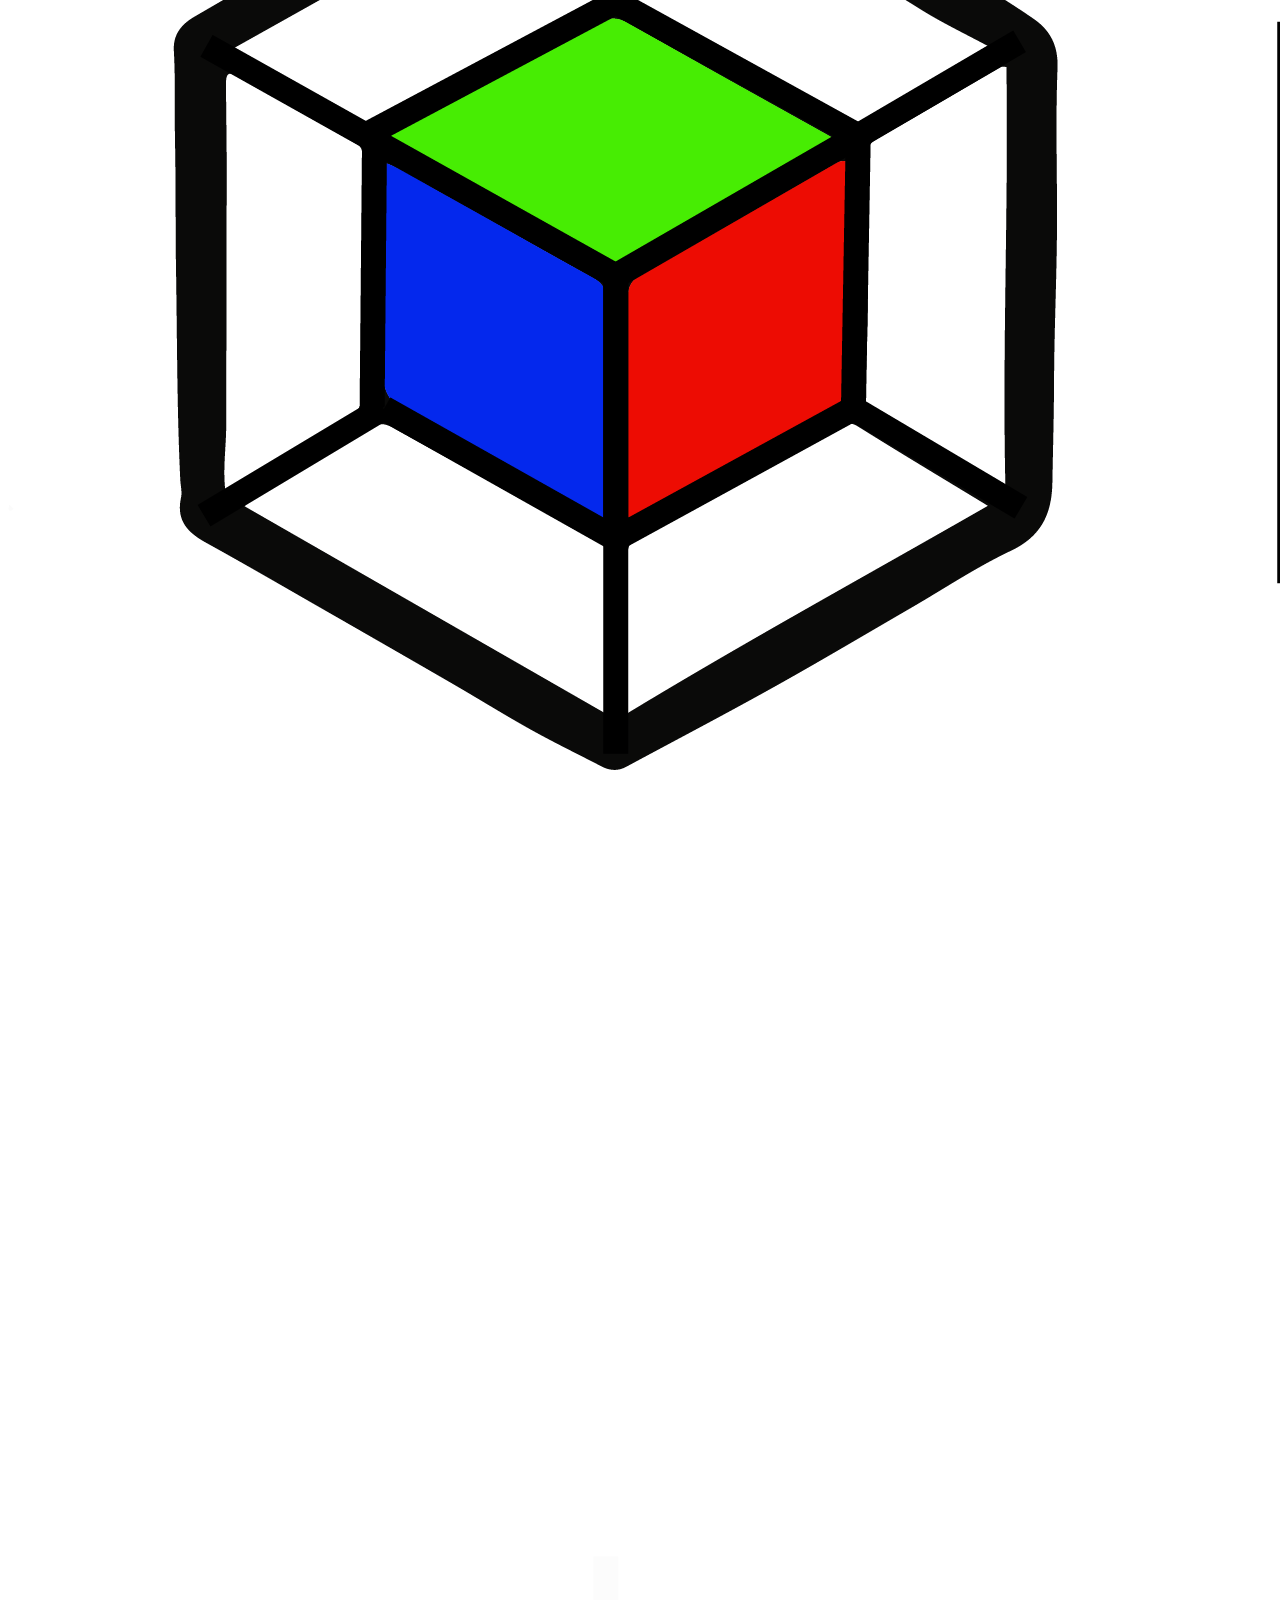
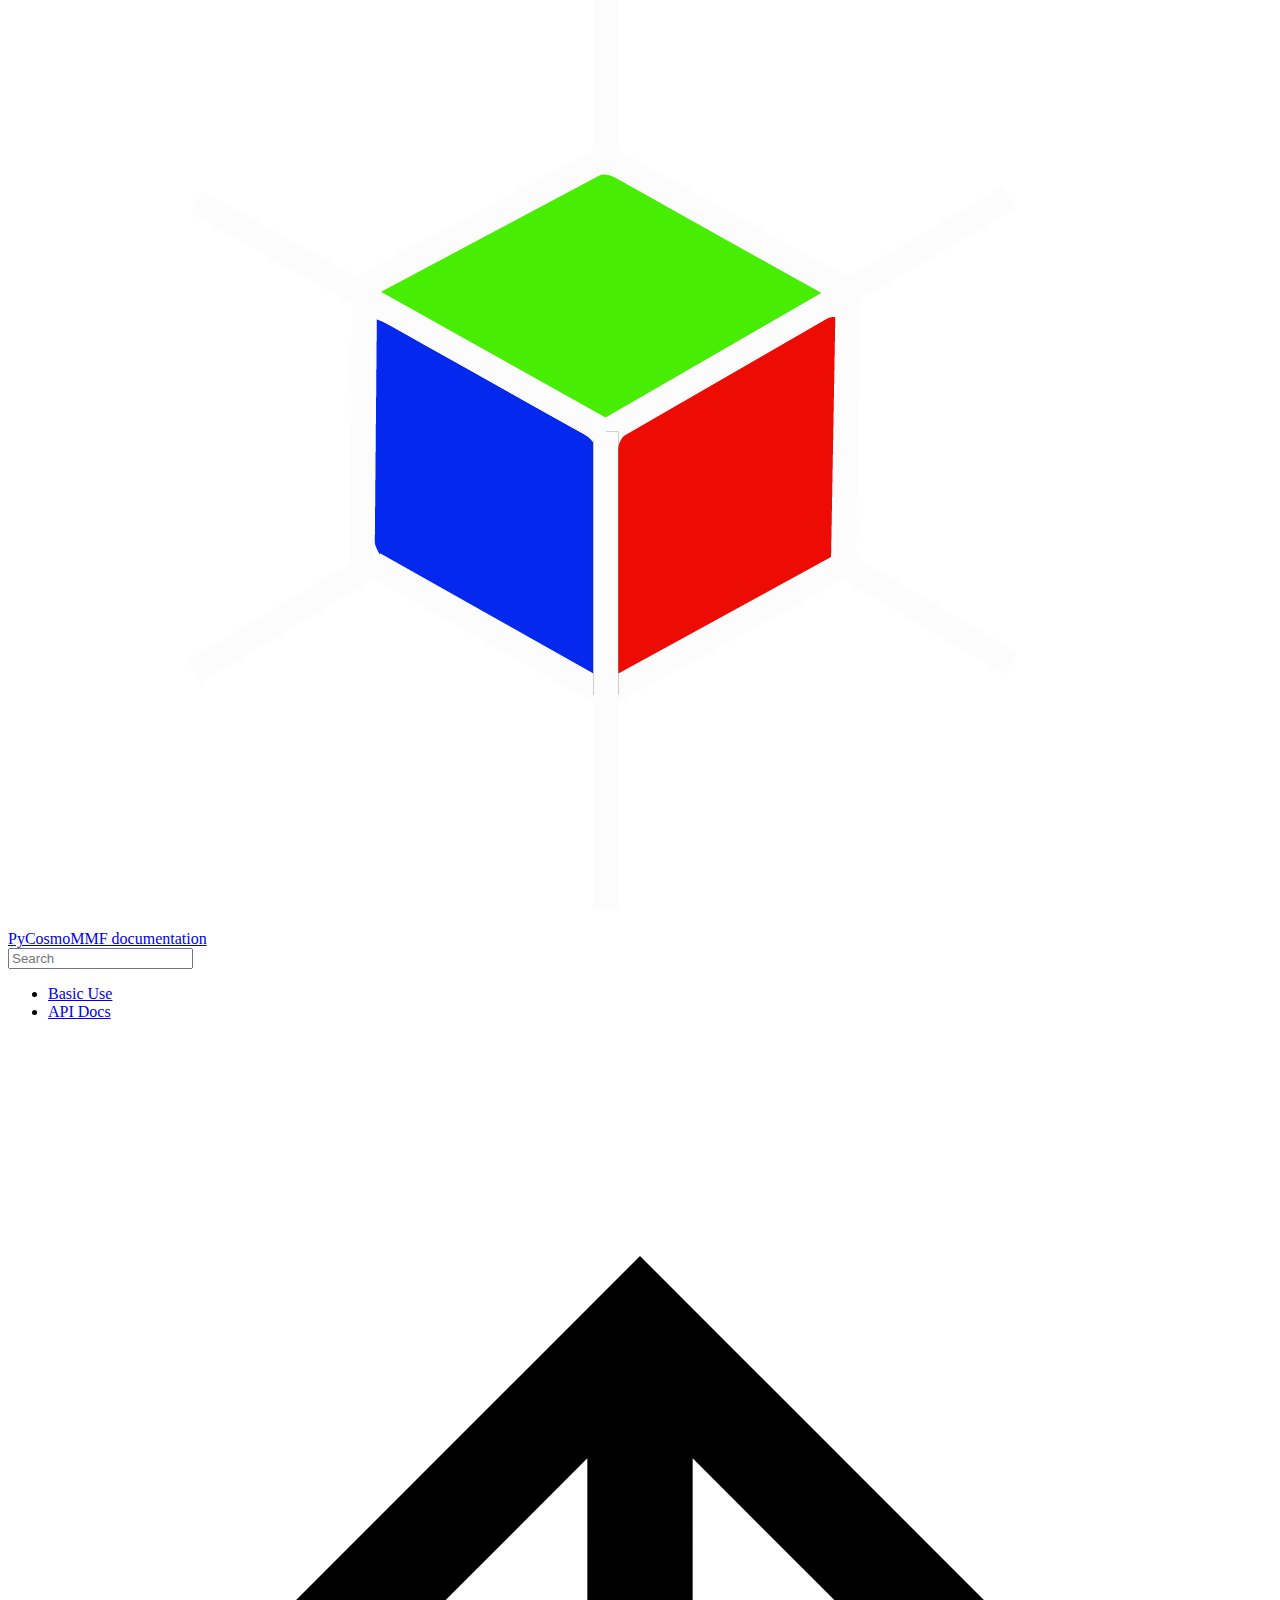
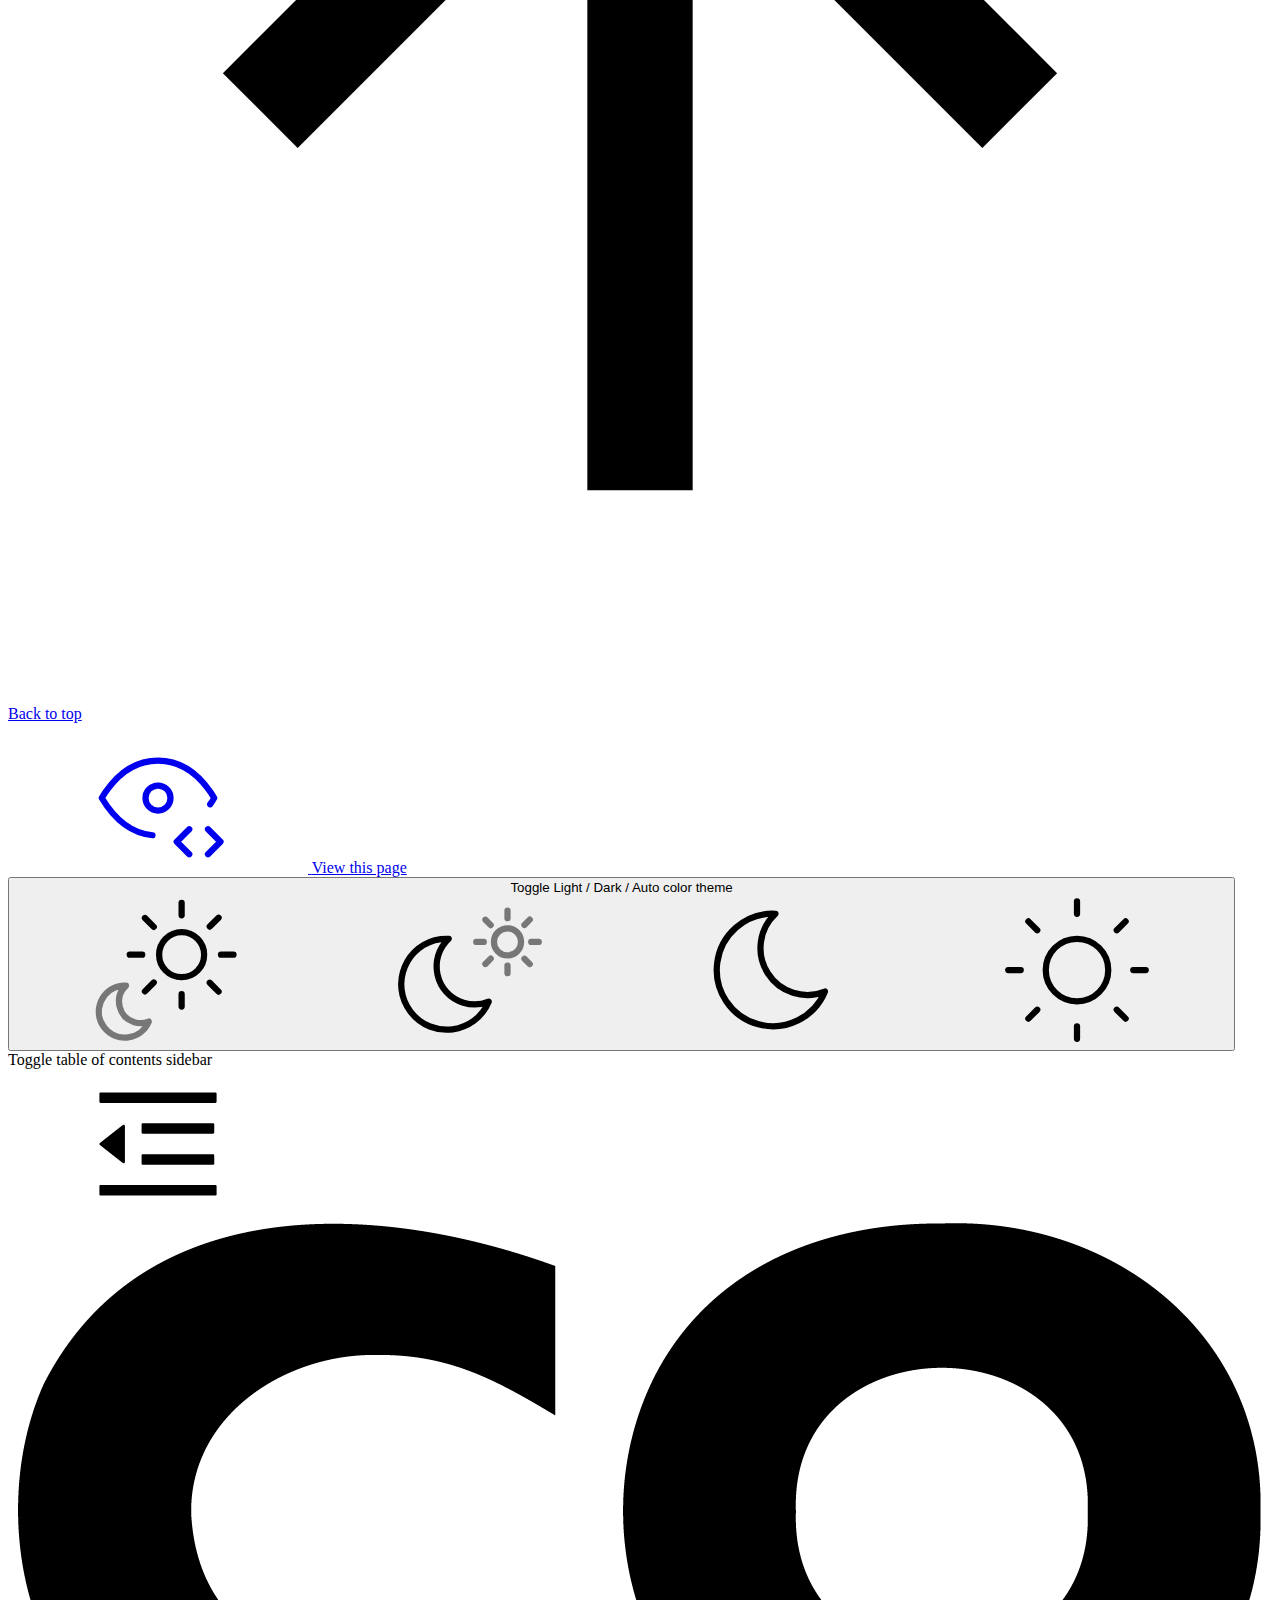
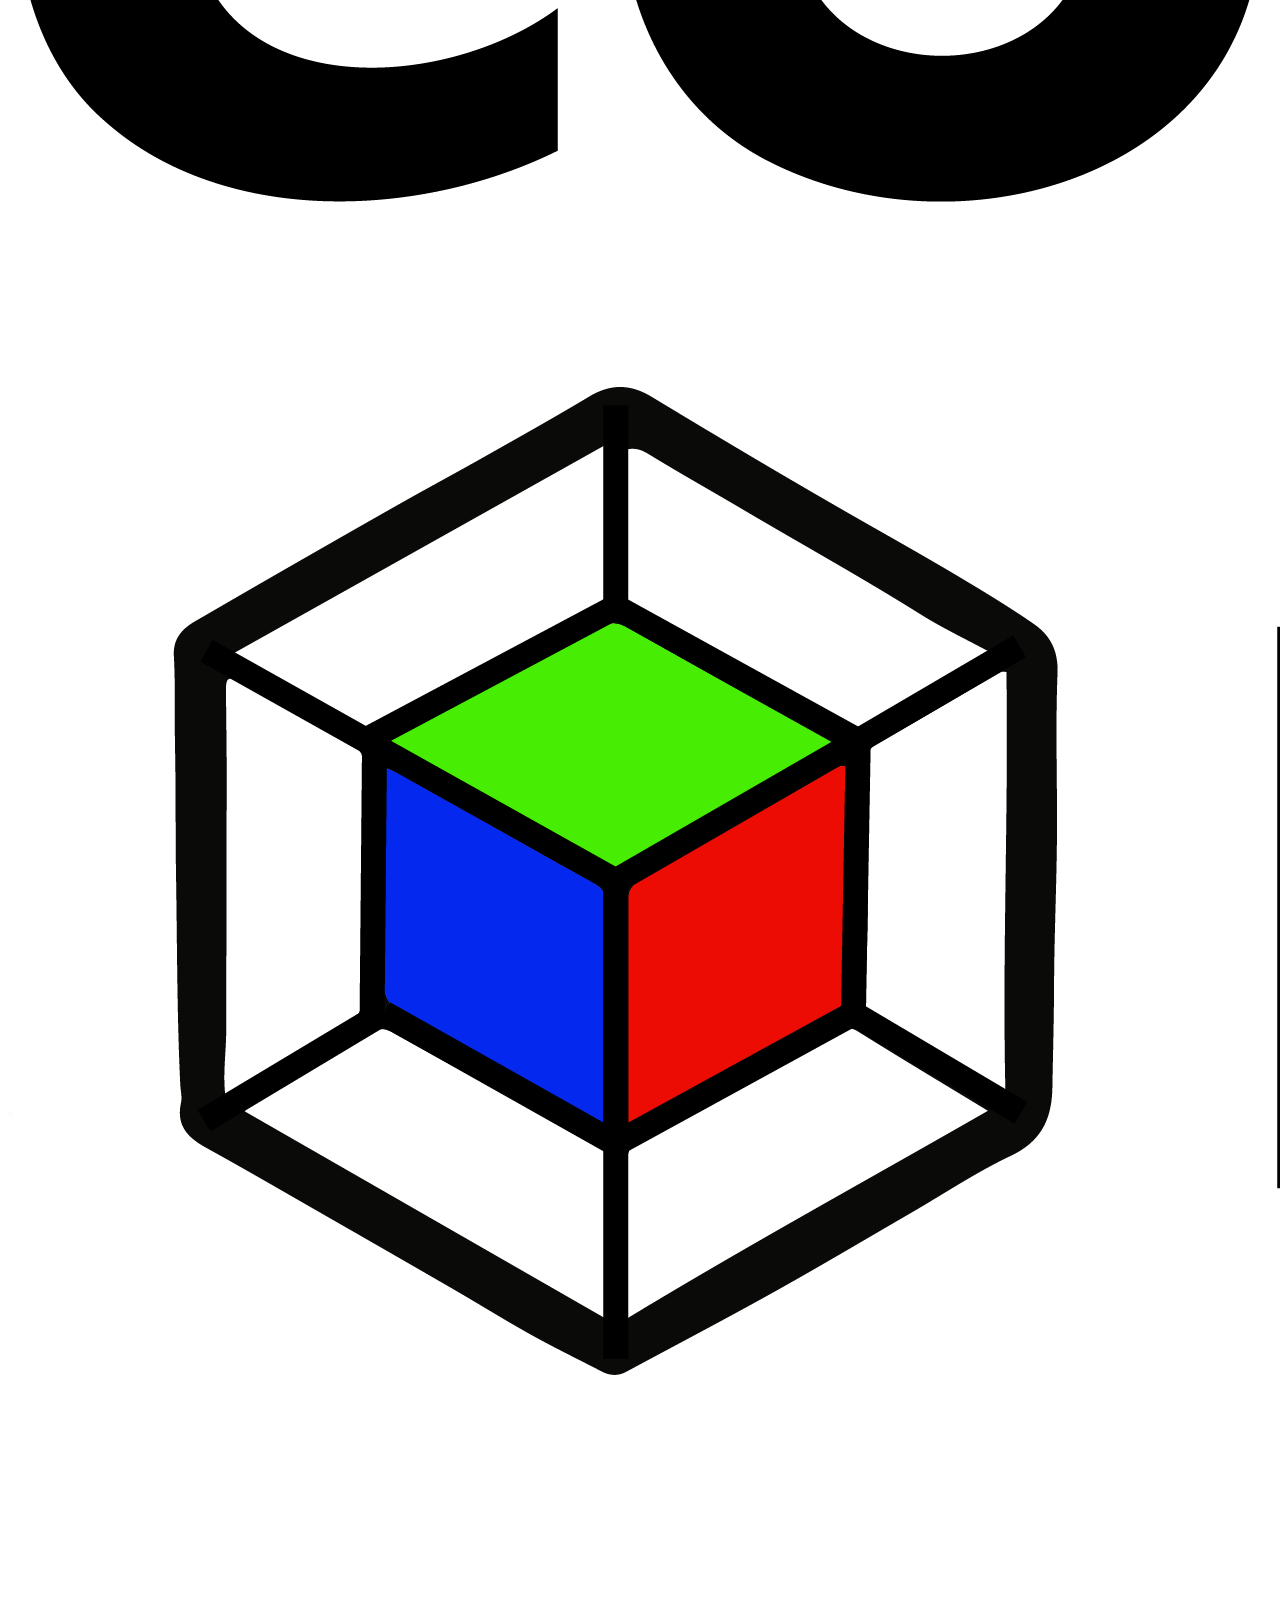
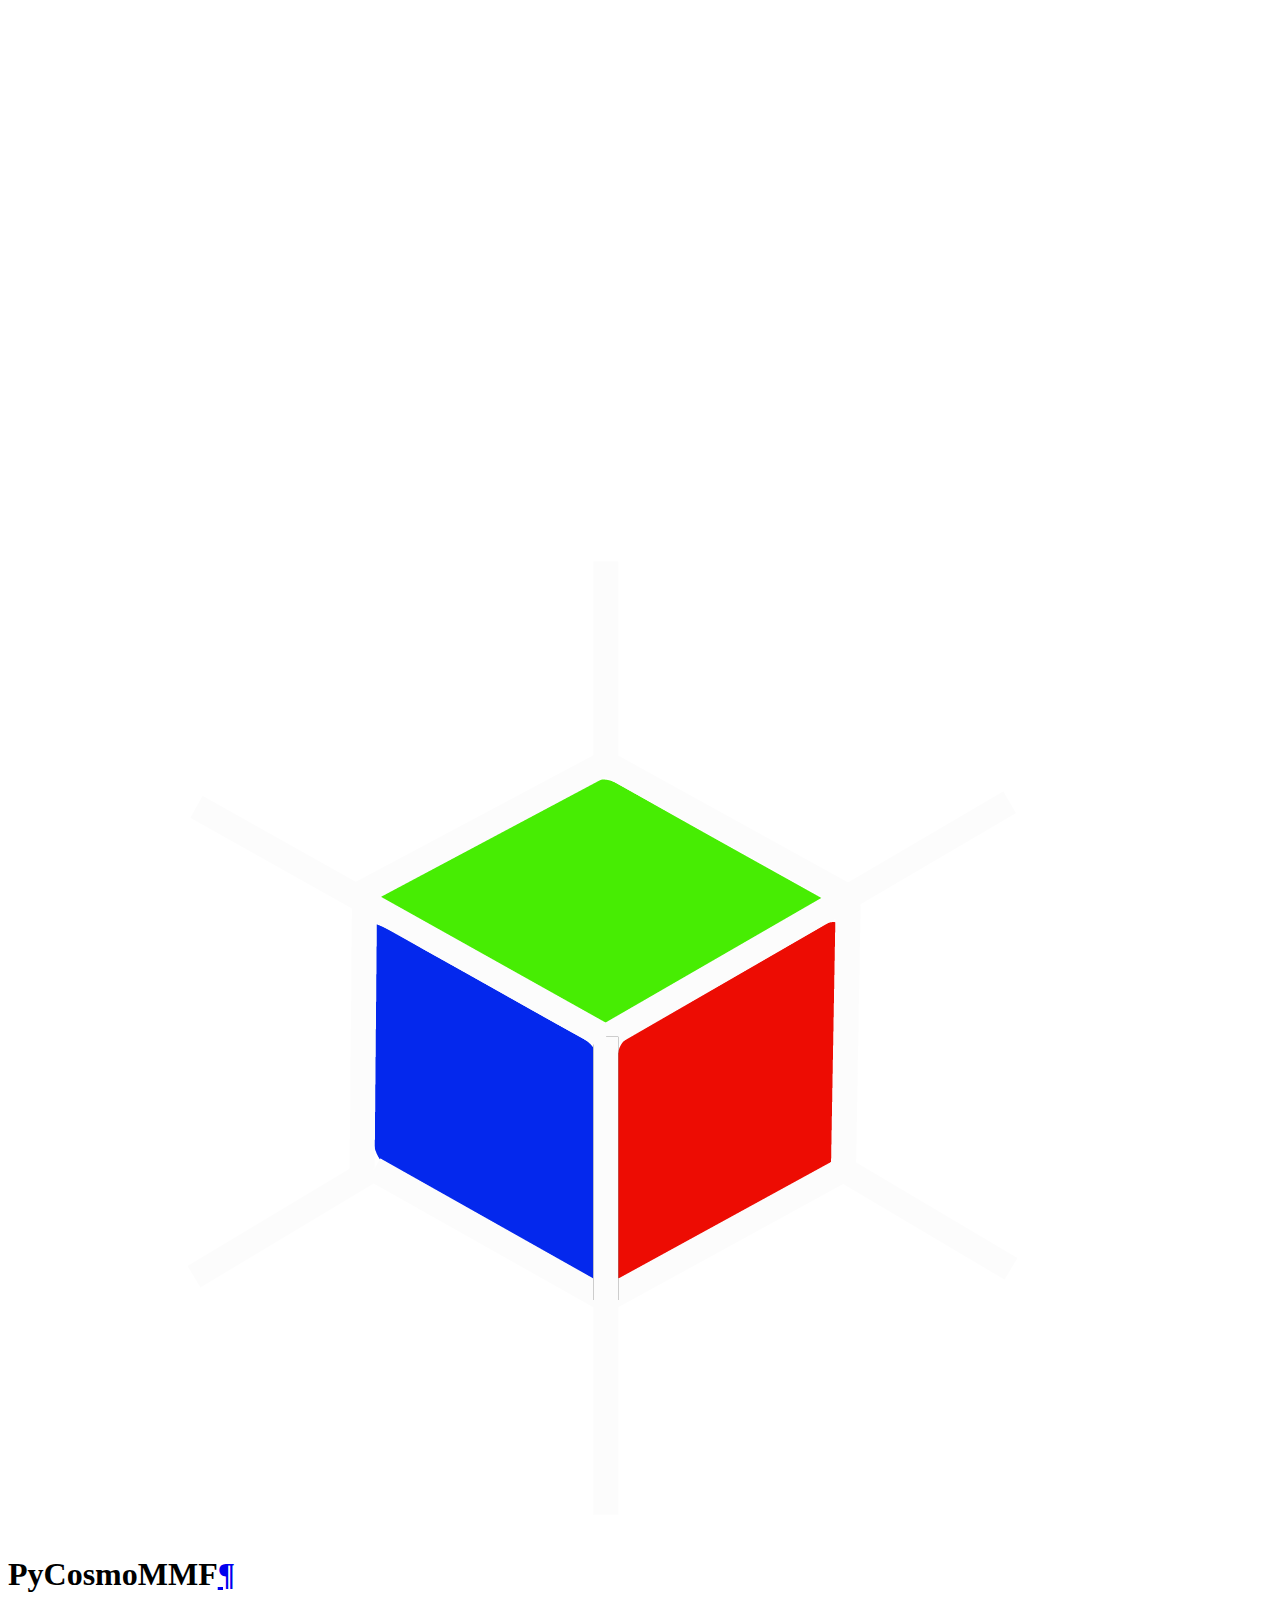
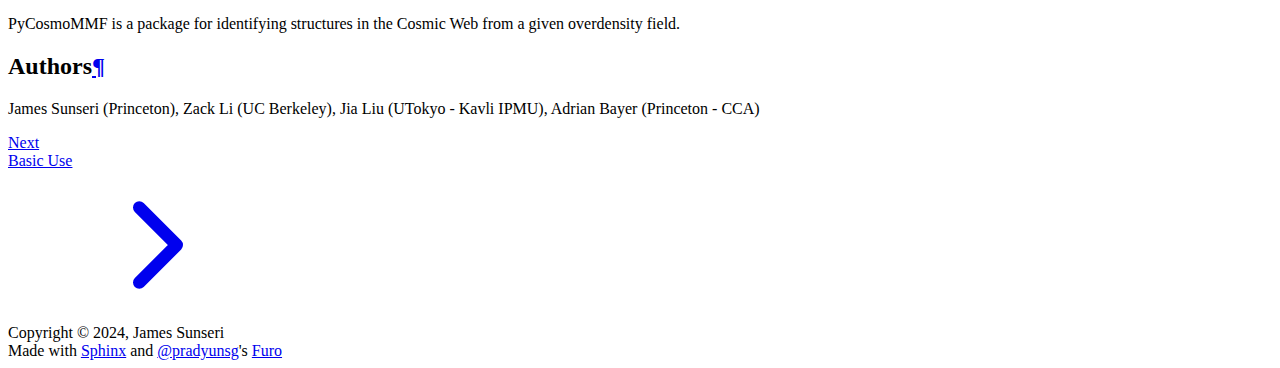
==== commit b6565931: "third edition of docs" ====
--- a/serve/index.html
+++ b/serve/index.html
@@ -6,7 +6,7 @@
 <link rel="index" title="Index" href="genindex.html" /><link rel="search" title="Search" href="search.html" /><link rel="next" title="Basic Use" href="basic_usage.html" />
 
     <!-- Generated with Sphinx 8.1.3 and Furo 2024.08.06 -->
-        <title>pycosmommf 0.1.3.dev4+gd17e420.d20241114 documentation</title>
+        <title>PyCosmoMMF documentation</title>
       <link rel="stylesheet" type="text/css" href="_static/pygments.css?v=a746c00c" />
     <link rel="stylesheet" type="text/css" href="_static/styles/furo.css?v=354aac6f" />
     <link rel="stylesheet" type="text/css" href="_static/copybutton.css?v=76b2166b" />
@@ -167,7 +167,7 @@
       </label>
     </div>
     <div class="header-center">
-      <a href="#"><div class="brand">pycosmommf 0.1.3.dev4+gd17e420.d20241114 documentation</div></a>
+      <a href="#"><div class="brand">PyCosmoMMF  documentation</div></a>
     </div>
     <div class="header-right">
       <div class="theme-toggle-container theme-toggle-header">
@@ -195,7 +195,7 @@
     <img class="sidebar-logo only-dark" src="_static/CosmoMMF_Dark.png" alt="Dark Logo"/>
   </div>
   
-  <span class="sidebar-brand-text">pycosmommf 0.1.3.dev4+gd17e420.d20241114 documentation</span>
+  <span class="sidebar-brand-text">PyCosmoMMF  documentation</span>
   
 </a><form class="sidebar-search-container" method="get" action="search.html" role="search">
   <input class="sidebar-search" placeholder="Search" name="q" aria-label="Search">
@@ -252,10 +252,12 @@
 <img alt="_images/CosmoMMF_Dark.png" class="only-dark align-center" src="_images/CosmoMMF_Dark.png" />
 <section id="pycosmommf">
 <h1>PyCosmoMMF<a class="headerlink" href="#pycosmommf" title="Link to this heading">¶</a></h1>
-<p>PyCosmoMMF is a package for identifying structures in the Cosmic Web from a given overdensity field.</p>
+<p>PyCosmoMMF is a package for identifying structures in the Cosmic Web from a
+given overdensity field.</p>
 <section id="authors">
 <h2>Authors<a class="headerlink" href="#authors" title="Link to this heading">¶</a></h2>
-<p>James Sunseri (Princeton), Zack Li (UC Berkeley), Jia Liu (UTokyo - Kavli IPMU), Adrian Bayer (Princeton - CCA)</p>
+<p>James Sunseri (Princeton), Zack Li (UC Berkeley), Jia Liu (UTokyo - Kavli IPMU),
+Adrian Bayer (Princeton - CCA)</p>
 </section>
 </section>
 
@@ -298,7 +300,7 @@
       
     </aside>
   </div>
-</div><script src="_static/documentation_options.js?v=27e77f62"></script>
+</div><script src="_static/documentation_options.js?v=5929fcd5"></script>
     <script src="_static/doctools.js?v=9bcbadda"></script>
     <script src="_static/sphinx_highlight.js?v=dc90522c"></script>
     <script src="_static/scripts/furo.js?v=5fa4622c"></script>
